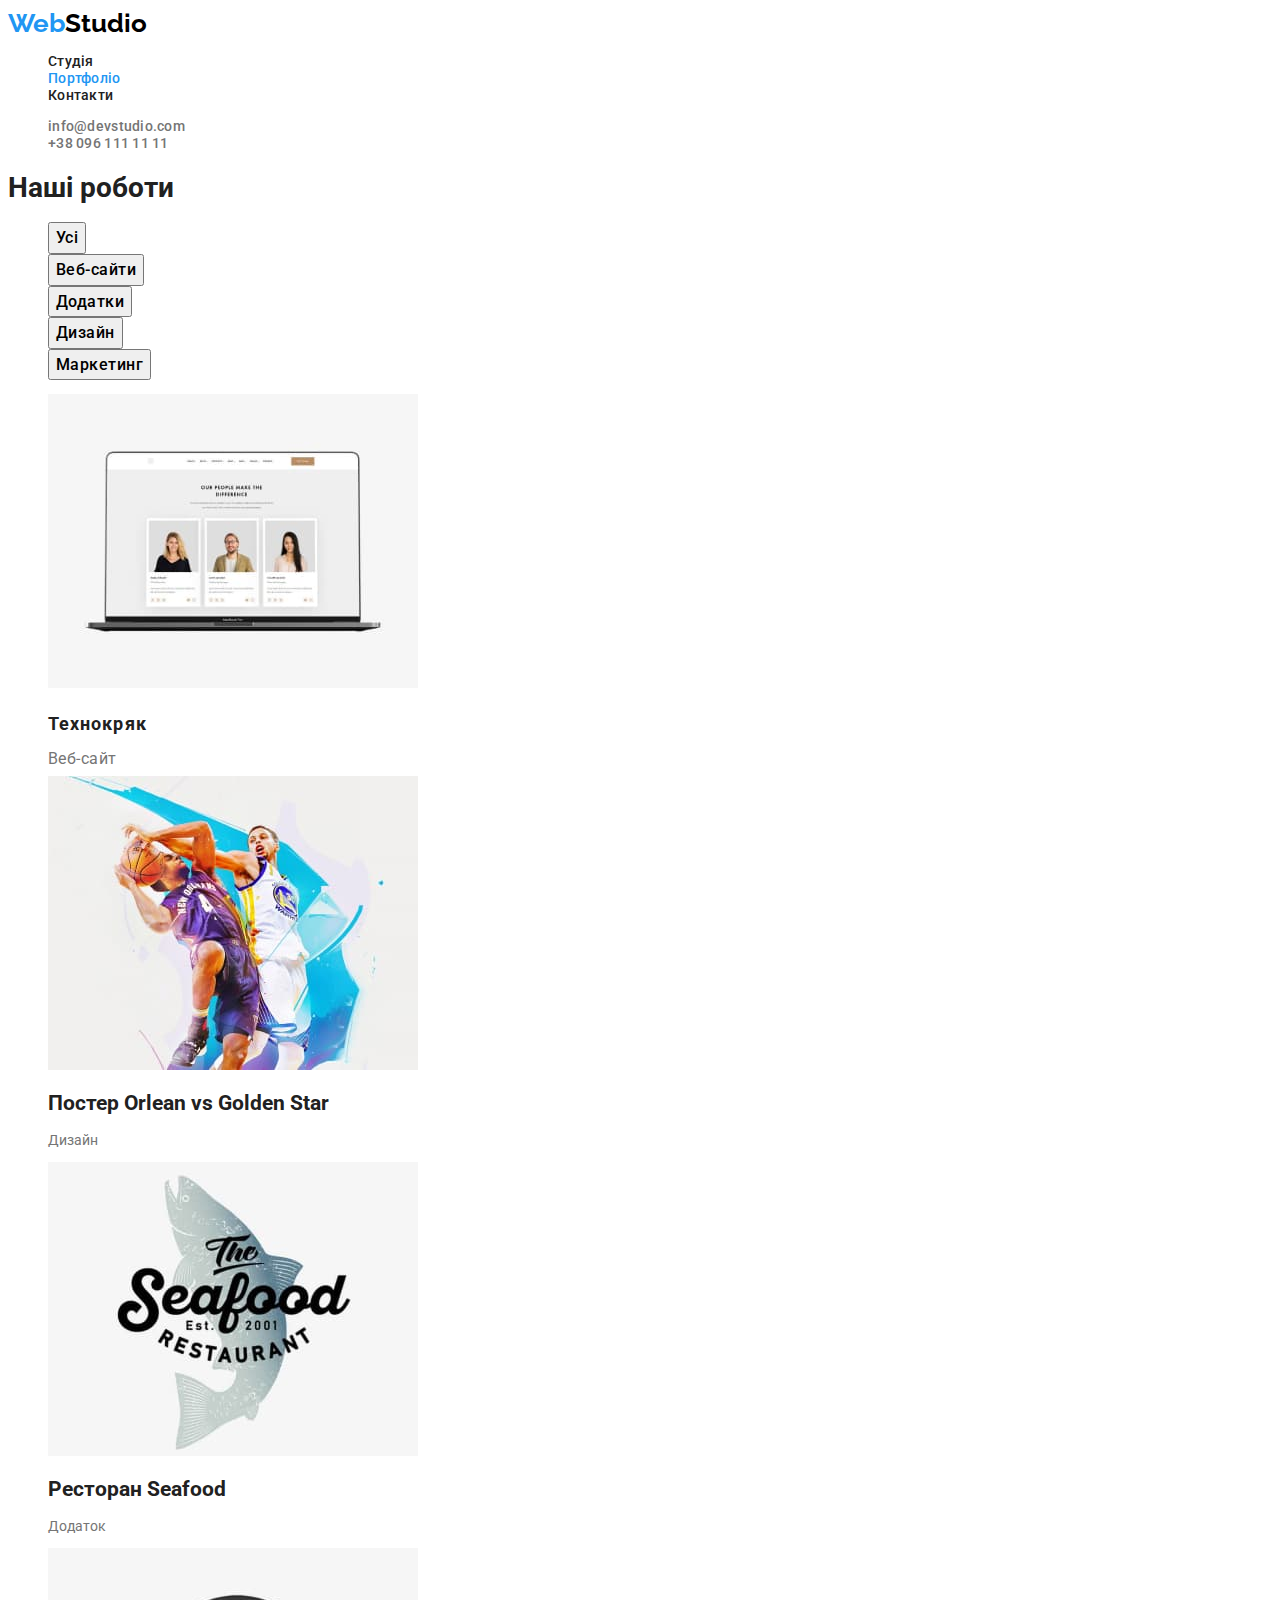
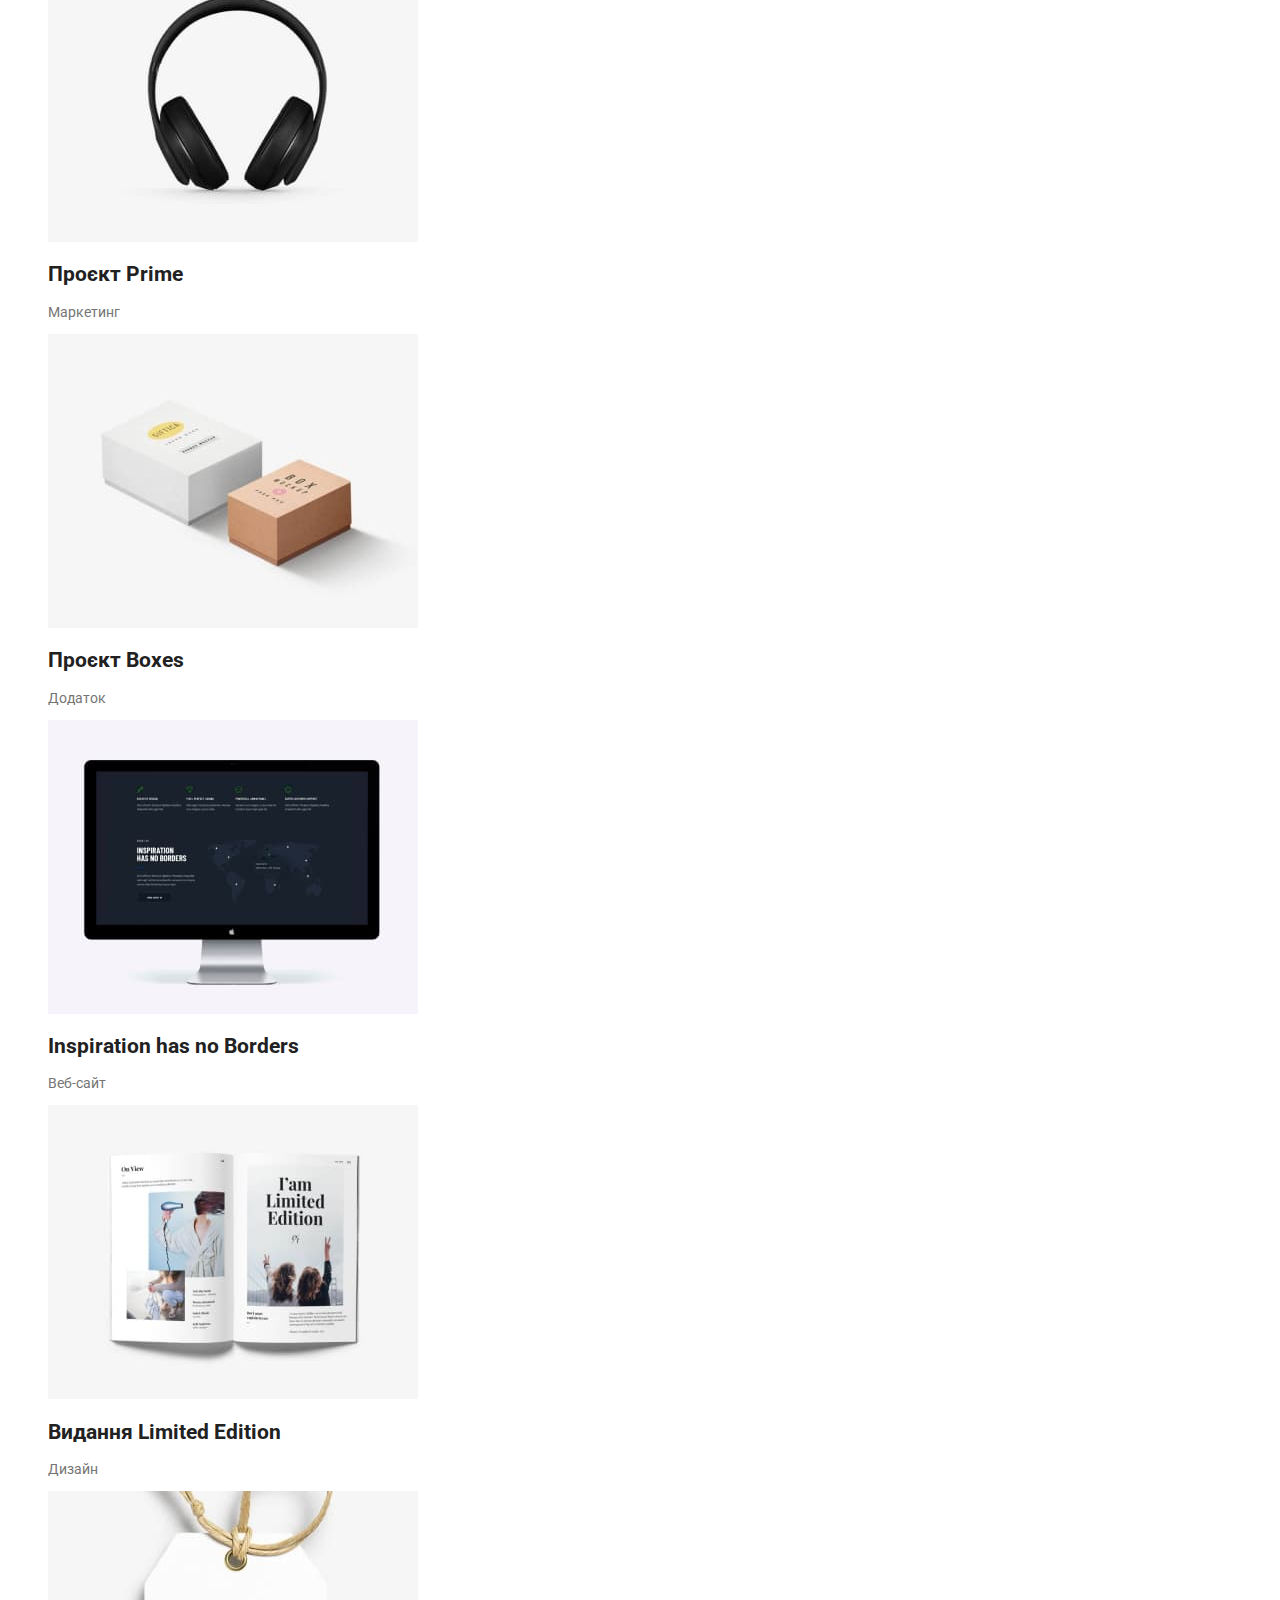
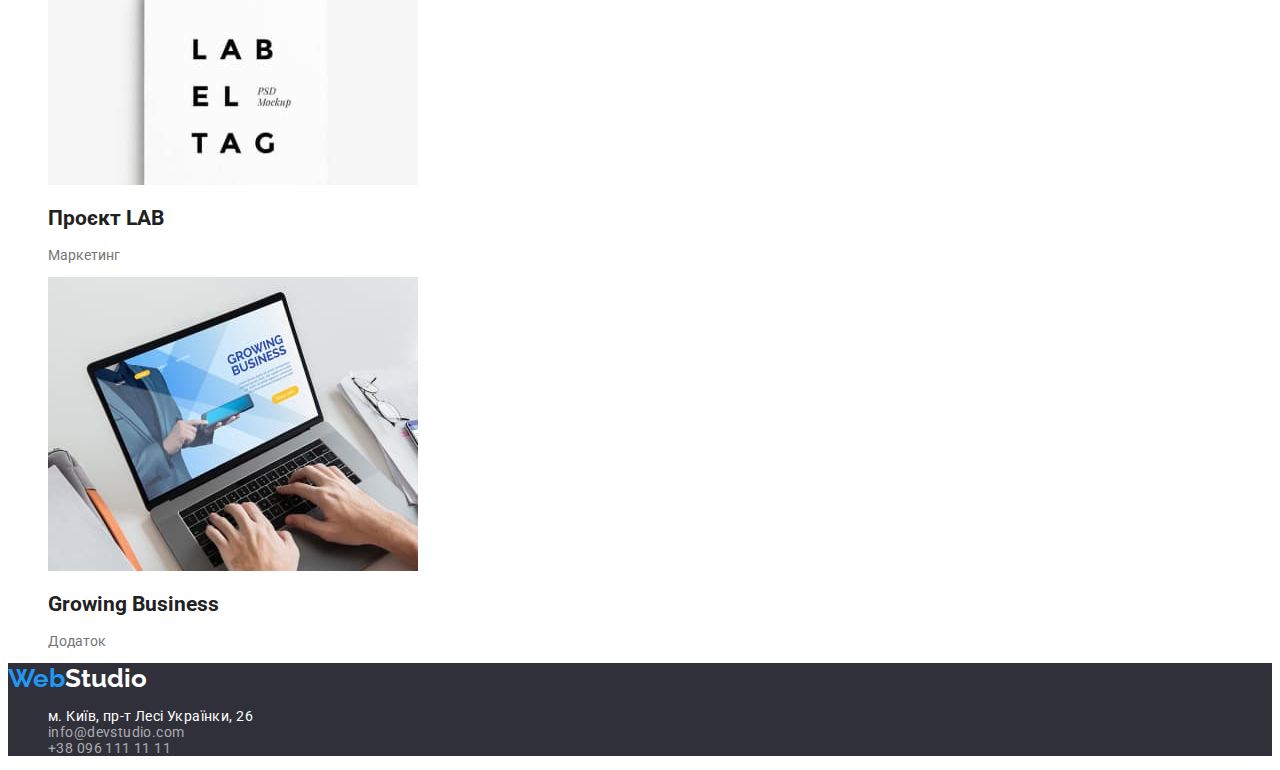
==== portfolio.html @ c575d185 "Initial commit" ====
<!DOCTYPE html>
<html lang="uk">
  <head>
    <meta charset="UTF-8" />
    <meta http-equiv="X-UA-Compatible" content="IE=edge" />
    <meta name="viewport" content="width=device-width, initial-scale=1.0" />
    <title>WebStudio</title>
    <link
      href="https://fonts.googleapis.com/css2?family=Raleway:wght@700&family=Roboto:wght@400;500;700;900&display=swap"
      rel="stylesheet"
    />
    <link rel="stylesheet" href="./css/styles.css" />
  </head>
  <body>
    <!--heder-->
    <header>
      <nav>
        <a href="./index.html" class="logo" lang="en"> <span class="accent">Web</span>Studio</a>

        <ul class="site-nav">
          <li><a href="./index.html" class="link">Студія</a></li>
          <li><a href="./portfolio.html" class="link current">Портфоліо</a></li>
          <li><a href="./" class="link">Контакти</a></li>
        </ul>
      </nav>

      <ul class="contact-heder">
        <li><a href="mailto:info@devstudio.com" class="link">info@devstudio.com</a></li>
        <li><a href="tel:+380961111111" class="link">+38 096 111 11 11</a></li>
      </ul>
    </header>

    <main>
      <!--section Наші роботи, сховати-->
      <section>
        <h1>Наші роботи</h1>

        <ul>
          <li><button type="button" class="portfolio-button">Усі</button></li>
          <li><button type="button" class="portfolio-button">Веб-сайти</button></li>
          <li><button type="button" class="portfolio-button">Додатки</button></li>
          <li><button type="button" class="portfolio-button">Дизайн</button></li>
          <li><button type="button" class="portfolio-button">Маркетинг</button></li>
        </ul>

        <ul class="project">
          <li>
            <img src="./images/portfolio/img1.jpg" alt="Технохряк" width="370" height="294" />
            <h2 class="name">Технокряк</h2>
            <p class="type">Веб-сайт</p>
          </li>

          <li>
            <img src="./images/portfolio/img2.jpg" alt="Постер" width="370" height="294" />
            <h2>Постер <span lang="en">Orlean vs Golden Star</span></h2>
            <p>Дизайн</p>
          </li>

          <li>
            <img src="./images/portfolio/img3.jpg" alt="ІРесторан" width="370" height="294" />
            <h2>Ресторан<span lang="en"> Seafood</span></h2>
            <p>Додаток</p>
          </li>

          <li>
            <img src="./images/portfolio/img4.jpg" alt="Проєкт Прайм" width="370" height="294" />
            <h2>Проєкт<span lang="en"> Prime</span></h2>
            <p>Маркетинг</p>
          </li>

          <li>
            <img src="./images/portfolio/img5.jpg" alt="Проєкт Боксес" width="370" height="294" />
            <h2>Проєкт<span lang="en"> Boxes</span></h2>
            <p>Додаток</p>
          </li>

          <li>
            <img
              src="./images/portfolio/img6.jpg"
              alt="Натхнення без кордонів"
              width="370"
              height="294"
            />
            <h2 lang="en">Inspiration has no Borders</h2>
            <p>Веб-сайт</p>
          </li>

          <li>
            <img src="./images/portfolio/img7.jpg" alt="Видання" width="370" height="294" />
            <h2>Видання <span lang="en">Limited Edition</span></h2>
            <p>Дизайн</p>
          </li>

          <li>
            <img src="./images/portfolio/img8.jpg" alt="Проєкт ЛАБ" width="370" height="294" />
            <h2>Проєкт <span lang="en">LAB</span></h2>
            <p>Маркетинг</p>
          </li>

          <li>
            <img
              src="./images/portfolio/img9.jpg"
              alt="Зростаючий бізнес"
              width="370"
              height="294"
            />
            <h2 lang="en">Growing Business</h2>
            <p>Додаток</p>
          </li>
        </ul>
      </section>
    </main>

    <!--footer-->
    <footer class="style">
      <a href="./index.html" class="logo" lang="en"> <span class="accent">Web</span>Studio</a>
      <address>
        <ul>
          <li><a href="" class="sity">м. Київ, пр-т Лесі Українки, 26</a></li>
          <li>
            <a href="mailto:info@devstudio.com" class="mail-tel">info@devstudio.com</a>
          </li>
          <li><a href="tel:+380961111111" class="mail-tel">+38 096 111 11 11</a></li>
        </ul>
      </address>
    </footer>
  </body>
</html>
---- css/styles.css ----
:root {
  --primary-text-color: #212121;
  --paragraf-text-color: #757575;
  --accent-color: #2196f3;
  --contrast-color: #ffffff;
  --logo-color-header: #000000;
  --background-color-black: #2f303a;
}

/* ЗАГАЛЬНІ */

body {
  background-color: var(--contrast-color);
  color: var(--primary-text-color);
  font-family: 'Roboto', sans-serif;
  font-size: 14px;
}

/* усі списки */
ul {
  list-style: none;
}

/* усі посилання */
a {
  color: currentColor;
  text-decoration: none;
}

/* усі абзаци */
p {
  color: var(--paragraf-text-color);
}

/* активна сторінка */
.current {
  color: var(--accent-color);
}

/* фон сторінки */
.style {
  background-color: var(--background-color-black);
}

/* заголовки секцій */
.section-title {
  font-size: 36px;
  line-height: 1.17;
  text-align: center;
  letter-spacing: 0.03em;
}

/* ОКРЕМІ */

/* лого */
.logo {
  color: var(--logo-color-header);
  font-family: 'Raleway', sans-serif;
  font-weight: 700;
  font-size: 26px;
  line-height: 1.2;
  text-decoration: none;
}

.accent {
  color: var(--accent-color);
}

.logo:hover,
.logo:focus {
  color: var(--accent-color);
}

/* навігація хедер*/
.site-nav .link:hover,
.site-nav .link:focus,
.contact-heder .link:hover,
.contact-heder .link:focus {
  color: var(--accent-color);
}

.site-nav .link {
  font-weight: 500;
  line-height: 1.14;
  letter-spacing: 0.02em;
}

/* контакти хедер */
.contact-heder {
  color: var(--paragraf-text-color);
}
.contact-heder .link {
  font-weight: 500;
  line-height: 1.14;
  letter-spacing: 0.02em;
}

/* герой */
.hero .hero-title {
  color: var(--contrast-color);
  font-weight: 900;
  font-size: 44px;
  line-height: 1.36;
  text-align: center;
  letter-spacing: 0.06em;
  text-transform: uppercase;
}

.hero .hero-button {
  color: var(--contrast-color);
  background-color: var(--accent-color);
  font-family: inherit;
  font-weight: 700;
  font-size: 16px;
  line-height: 1.9;
  display: flex;
  align-items: center;
  text-align: center;
  letter-spacing: 0.06em;

  cursor: pointer;
}

.hero .hero-button:hover,
.hero .hero-button:focus {
  color: var(--accent-color);
  background-color: var(--contrast-color);
}

/* особливості */
.specifik-title {
  font-size: 14px;
  line-height: 1.14;
  letter-spacing: 0.03em;
  text-transform: uppercase;
}
.specifik-text {
  line-height: 1.7;
  letter-spacing: 0.03em;
}

/* наша команда */
.team-name {
  font-weight: 500;
  font-size: 16px;
  line-height: 1.2;
  text-align: center;
  letter-spacing: 0.03em;
}
.team-job {
  font-size: 16px;
  line-height: 1.2;
  text-align: center;
  letter-spacing: 0.03em;
}

/* лого футер */

footer > .logo {
  color: var(--contrast-color);
}

/* контакти футер */
.sity {
  color: var(--contrast-color);
  font-style: normal;
  line-height: 1.7px;
  letter-spacing: 0.03em;
}

.mail-tel {
  color: rgba(255, 255, 255, 0.6);
  font-style: normal;
  line-height: 1.7px;
  letter-spacing: 0.03em;
}

.mail-tel:hover,
.mail-tel:focus {
  color: var(--accent-color);
  background-color: inherit;
}

/* ПОРТФОЛІО */

/* портфоліо кнопки */
.portfolio-button {
  font-family: inherit;
  font-weight: 500;
  font-size: 16px;
  line-height: 1.6;
  letter-spacing: 0.03em;

  cursor: pointer;
}

.portfolio-button:hover,
.portfolio-button:focus {
  color: var(--contrast-color);
  background-color: var(--accent-color);
}

/* портфоліо зразки */
.project .name {
  font-size: 18px;
  line-height: 2;
  letter-spacing: 0.06em;
}
.project .type {
  font-size: 16px;
  line-height: 1.9px;
  letter-spacing: 0.03em;
}
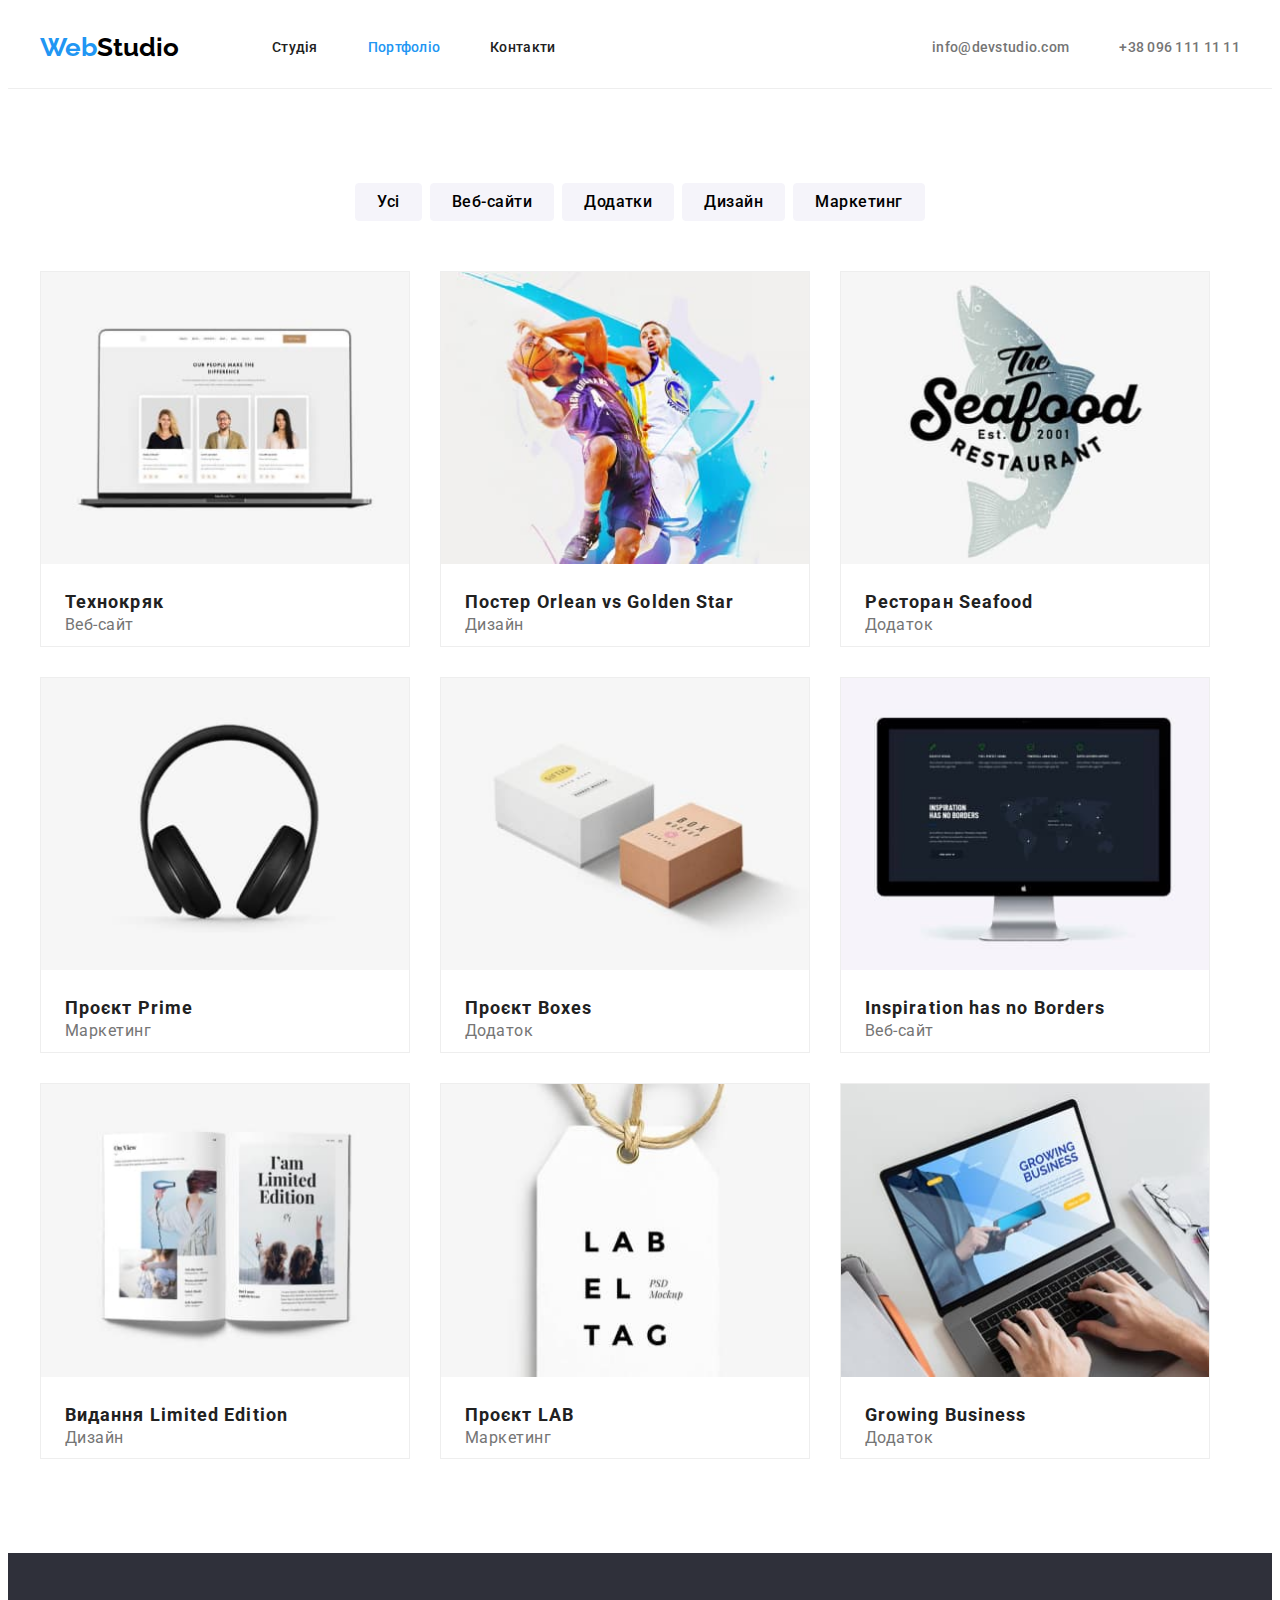
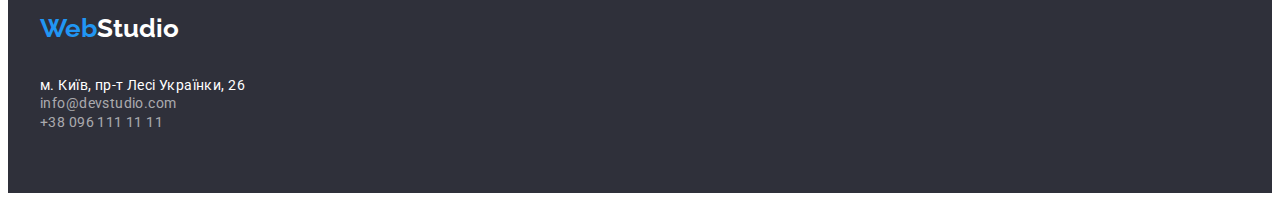
==== commit 3bd3682b: "ДЗ к сдаче" ====
--- a/portfolio.html
+++ b/portfolio.html
@@ -5,124 +5,145 @@
     <meta http-equiv="X-UA-Compatible" content="IE=edge" />
     <meta name="viewport" content="width=device-width, initial-scale=1.0" />
     <title>WebStudio</title>
+
+    <!-- fonts -->
+    <link rel="preconnect" href="https://fonts.googleapis.com" />
+    <link rel="preconnect" href="https://fonts.gstatic.com" crossorigin />
     <link
       href="https://fonts.googleapis.com/css2?family=Raleway:wght@700&family=Roboto:wght@400;500;700;900&display=swap"
       rel="stylesheet"
     />
+
+    <!-- normolize -->
+    <link
+      rel="stylesheet"
+      href="https://cdnjs.cloudflare.com/ajax/libs/modern-normalize/1.1.0/modern-normalize.min.css"
+      integrity="sha512-wpPYUAdjBVSE4KJnH1VR1HeZfpl1ub8YT/NKx4PuQ5NmX2tKuGu6U/JRp5y+Y8XG2tV+wKQpNHVUX03MfMFn9Q=="
+      crossorigin="anonymous"
+      referrerpolicy="no-referrer"
+    />
+
+    <!-- base styles -->
     <link rel="stylesheet" href="./css/styles.css" />
   </head>
+
   <body>
     <!--heder-->
-    <header>
-      <nav>
+    <header class="header">
+      <div class="container container-header">
         <a href="./index.html" class="logo" lang="en"> <span class="accent">Web</span>Studio</a>
+        <nav>
+          <ul class="site-nav">
+            <li class="item"><a href="./index.html" class="link">Студія</a></li>
+            <li class="item"><a href="./portfolio.html" class="link current">Портфоліо</a></li>
+            <li class="item"><a href="./" class="link">Контакти</a></li>
+          </ul>
+        </nav>
 
-        <ul class="site-nav">
-          <li><a href="./index.html" class="link">Студія</a></li>
-          <li><a href="./portfolio.html" class="link current">Портфоліо</a></li>
-          <li><a href="./" class="link">Контакти</a></li>
+        <ul class="contact-heder">
+          <li class="item">
+            <a href="mailto:info@devstudio.com" class="link">info@devstudio.com</a>
+          </li>
+          <li class="item"><a href="tel:+380961111111" class="link">+38 096 111 11 11</a></li>
         </ul>
-      </nav>
-
-      <ul class="contact-heder">
-        <li><a href="mailto:info@devstudio.com" class="link">info@devstudio.com</a></li>
-        <li><a href="tel:+380961111111" class="link">+38 096 111 11 11</a></li>
-      </ul>
+      </div>
     </header>
 
     <main>
       <!--section Наші роботи, сховати-->
-      <section>
-        <h1>Наші роботи</h1>
+      <section class="section container">
+        <h1 class="visually-hidden">Наші роботи</h1>
 
-        <ul>
-          <li><button type="button" class="portfolio-button">Усі</button></li>
-          <li><button type="button" class="portfolio-button">Веб-сайти</button></li>
-          <li><button type="button" class="portfolio-button">Додатки</button></li>
-          <li><button type="button" class="portfolio-button">Дизайн</button></li>
-          <li><button type="button" class="portfolio-button">Маркетинг</button></li>
+        <ul class="portfolio">
+          <li class="item"><button type="button" class="portfolio-button">Усі</button></li>
+          <li class="item"><button type="button" class="portfolio-button">Веб-сайти</button></li>
+          <li class="item"><button type="button" class="portfolio-button">Додатки</button></li>
+          <li class="item"><button type="button" class="portfolio-button">Дизайн</button></li>
+          <li class="item"><button type="button" class="portfolio-button">Маркетинг</button></li>
         </ul>
 
         <ul class="project">
-          <li>
-            <img src="./images/portfolio/img1.jpg" alt="Технохряк" width="370" height="294" />
+          <li class="item">
+            <img src="./images/portfolio/img1.jpg" alt="Технохряк" width="368" height="294" />
             <h2 class="name">Технокряк</h2>
             <p class="type">Веб-сайт</p>
           </li>
 
-          <li>
-            <img src="./images/portfolio/img2.jpg" alt="Постер" width="370" height="294" />
-            <h2>Постер <span lang="en">Orlean vs Golden Star</span></h2>
-            <p>Дизайн</p>
+          <li class="item">
+            <img src="./images/portfolio/img2.jpg" alt="Постер" width="368" height="294" />
+            <h2 class="name">Постер <span lang="en">Orlean vs Golden Star</span></h2>
+            <p class="type">Дизайн</p>
           </li>
 
-          <li>
-            <img src="./images/portfolio/img3.jpg" alt="ІРесторан" width="370" height="294" />
-            <h2>Ресторан<span lang="en"> Seafood</span></h2>
-            <p>Додаток</p>
+          <li class="item">
+            <img src="./images/portfolio/img3.jpg" alt="ІРесторан" width="368" height="294" />
+            <h2 class="name">Ресторан<span lang="en"> Seafood</span></h2>
+            <p class="type">Додаток</p>
           </li>
 
-          <li>
-            <img src="./images/portfolio/img4.jpg" alt="Проєкт Прайм" width="370" height="294" />
-            <h2>Проєкт<span lang="en"> Prime</span></h2>
-            <p>Маркетинг</p>
+          <li class="item">
+            <img src="./images/portfolio/img4.jpg" alt="Проєкт Прайм" width="368" height="294" />
+            <h2 class="name">Проєкт<span lang="en"> Prime</span></h2>
+            <p class="type">Маркетинг</p>
           </li>
 
-          <li>
-            <img src="./images/portfolio/img5.jpg" alt="Проєкт Боксес" width="370" height="294" />
-            <h2>Проєкт<span lang="en"> Boxes</span></h2>
-            <p>Додаток</p>
+          <li class="item">
+            <img src="./images/portfolio/img5.jpg" alt="Проєкт Боксес" width="368" height="294" />
+            <h2 class="name">Проєкт<span lang="en"> Boxes</span></h2>
+            <p class="type">Додаток</p>
           </li>
 
-          <li>
+          <li class="item">
             <img
               src="./images/portfolio/img6.jpg"
               alt="Натхнення без кордонів"
-              width="370"
+              width="368"
               height="294"
             />
-            <h2 lang="en">Inspiration has no Borders</h2>
-            <p>Веб-сайт</p>
+            <h2 class="name" lang="en">Inspiration has no Borders</h2>
+            <p class="type">Веб-сайт</p>
           </li>
 
-          <li>
-            <img src="./images/portfolio/img7.jpg" alt="Видання" width="370" height="294" />
-            <h2>Видання <span lang="en">Limited Edition</span></h2>
-            <p>Дизайн</p>
+          <li class="item">
+            <img src="./images/portfolio/img7.jpg" alt="Видання" width="368" height="294" />
+            <h2 class="name">Видання <span lang="en">Limited Edition</span></h2>
+            <p class="type">Дизайн</p>
           </li>
 
-          <li>
-            <img src="./images/portfolio/img8.jpg" alt="Проєкт ЛАБ" width="370" height="294" />
-            <h2>Проєкт <span lang="en">LAB</span></h2>
-            <p>Маркетинг</p>
+          <li class="item">
+            <img src="./images/portfolio/img8.jpg" alt="Проєкт ЛАБ" width="368" height="294" />
+            <h2 class="name">Проєкт <span lang="en">LAB</span></h2>
+            <p class="type">Маркетинг</p>
           </li>
 
-          <li>
+          <li class="item">
             <img
               src="./images/portfolio/img9.jpg"
               alt="Зростаючий бізнес"
-              width="370"
+              width="368"
               height="294"
             />
-            <h2 lang="en">Growing Business</h2>
-            <p>Додаток</p>
+            <h2 class="name" lang="en">Growing Business</h2>
+            <p class="type">Додаток</p>
           </li>
         </ul>
       </section>
     </main>
 
     <!--footer-->
-    <footer class="style">
-      <a href="./index.html" class="logo" lang="en"> <span class="accent">Web</span>Studio</a>
-      <address>
-        <ul>
-          <li><a href="" class="sity">м. Київ, пр-т Лесі Українки, 26</a></li>
-          <li>
-            <a href="mailto:info@devstudio.com" class="mail-tel">info@devstudio.com</a>
-          </li>
-          <li><a href="tel:+380961111111" class="mail-tel">+38 096 111 11 11</a></li>
-        </ul>
-      </address>
+    <footer class="style footer">
+      <div class="container">
+        <a href="./index.html" class="logo" lang="en"> <span class="accent">Web</span>Studio</a>
+        <address>
+          <ul>
+            <li><a href="" class="sity">м. Київ, пр-т Лесі Українки, 26</a></li>
+            <li>
+              <a href="mailto:info@devstudio.com" class="mail-tel">info@devstudio.com</a>
+            </li>
+            <li><a href="tel:+380961111111" class="mail-tel">+38 096 111 11 11</a></li>
+          </ul>
+        </address>
+      </div>
     </footer>
   </body>
 </html>
--- a/css/styles.css
+++ b/css/styles.css
@@ -5,6 +5,8 @@
   --contrast-color: #ffffff;
   --logo-color-header: #000000;
   --background-color-black: #2f303a;
+  --background-color-gray: #f5f4fa;
+  --border-card-project: 1px solid #eeeeee;
 }
 
 /* ЗАГАЛЬНІ */
@@ -16,9 +18,23 @@
   font-size: 14px;
 }
 
+/* РЕСЕТИ */
+/* скидання стилів */
+h1,
+h2,
+h3,
+h4,
+h5,
+h6,
+p {
+  margin: 0;
+}
+
 /* усі списки */
 ul {
   list-style: none;
+  margin: 0;
+  padding: 0;
 }
 
 /* усі посилання */
@@ -32,14 +48,33 @@
   color: var(--paragraf-text-color);
 }
 
-/* активна сторінка */
-.current {
-  color: var(--accent-color);
-}
-
-/* фон сторінки */
-.style {
-  background-color: var(--background-color-black);
+/* усі картинки */
+img {
+  display: block;
+  max-width: 100%;
+  height: auto;
+}
+
+/* адреса */
+address {
+  font-style: normal;
+}
+
+/* КОМПОНЕНТИ */
+
+/* контейнер */
+.container {
+  width: 1200px;
+  padding-left: 15px;
+  padding-right: 15px;
+  margin-left: auto;
+  margin-right: auto;
+}
+
+/* усі секції */
+.section {
+  padding-top: 94px;
+  padding-bottom: 94px;
 }
 
 /* заголовки секцій */
@@ -48,12 +83,48 @@
   line-height: 1.17;
   text-align: center;
   letter-spacing: 0.03em;
+
+  margin-bottom: 50px;
+}
+
+/* прихований контент */
+.visually-hidden {
+  position: absolute;
+  width: 1px;
+  height: 1px;
+  margin: -1px;
+  border: 0;
+  padding: 0;
+
+  white-space: nowrap;
+  clip-path: inset(100%);
+  clip: rect(0 0 0 0);
+  overflow: hidden;
+}
+
+/* фон герой і футер */
+.style {
+  background-color: var(--background-color-black);
 }
 
 /* ОКРЕМІ */
+
+/* ХЕДЕР */
+
+.header {
+  border-bottom: var(--border-card-project);
+}
+.container-header {
+  display: flex;
+
+  align-items: center;
+}
 
 /* лого */
 .logo {
+  display: block;
+  margin-right: 93px;
+
   color: var(--logo-color-header);
   font-family: 'Raleway', sans-serif;
   font-weight: 700;
@@ -80,22 +151,53 @@
 }
 
 .site-nav .link {
+  display: block;
+  padding-top: 32px;
+  padding-bottom: 32px;
+
   font-weight: 500;
   line-height: 1.14;
   letter-spacing: 0.02em;
 }
 
+.site-nav {
+  display: flex;
+  gap: 50px;
+}
+
+/* активна сторінка */
+.current {
+  color: var(--accent-color);
+}
+
 /* контакти хедер */
 .contact-heder {
+  display: flex;
+  margin-left: auto;
+
   color: var(--paragraf-text-color);
 }
 .contact-heder .link {
+  display: flex;
+  padding-top: 32px;
+  padding-bottom: 32px;
+
   font-weight: 500;
   line-height: 1.14;
   letter-spacing: 0.02em;
 }
 
+.contact-heder .item + .item {
+  margin-left: 50px;
+}
+
 /* герой */
+
+.hero .container {
+  text-align: center;
+  padding-top: 195px;
+  padding-bottom: 205px;
+}
 .hero .hero-title {
   color: var(--contrast-color);
   font-weight: 900;
@@ -104,18 +206,21 @@
   text-align: center;
   letter-spacing: 0.06em;
   text-transform: uppercase;
+
+  margin-bottom: 30px;
 }
 
 .hero .hero-button {
+  padding: 9px 31px;
+  border-radius: 4px;
+  border: 1px solid var(--accent-color);
+
   color: var(--contrast-color);
   background-color: var(--accent-color);
   font-family: inherit;
   font-weight: 700;
   font-size: 16px;
   line-height: 1.9;
-  display: flex;
-  align-items: center;
-  text-align: center;
   letter-spacing: 0.06em;
 
   cursor: pointer;
@@ -125,52 +230,115 @@
 .hero .hero-button:focus {
   color: var(--accent-color);
   background-color: var(--contrast-color);
-}
+  border: 1px solid var(--contrast-color);
+}
+
+/* СЕКЦІЇ */
 
 /* особливості */
+.specifik {
+  padding-top: 89px;
+  padding-bottom: 0;
+}
+
+.specifik-list {
+  display: flex;
+  justify-content: space-between;
+}
+
 .specifik-title {
   font-size: 14px;
   line-height: 1.14;
   letter-spacing: 0.03em;
   text-transform: uppercase;
+
+  margin-bottom: 10px;
 }
 .specifik-text {
   line-height: 1.7;
   letter-spacing: 0.03em;
 }
 
+/* про нас */
+.about {
+  display: flex;
+  justify-content: space-between;
+}
+
+.section-title > .item {
+  gap: 30px;
+}
+
 /* наша команда */
+.team-style {
+  background-color: var(--background-color-gray);
+  padding-top: 94px;
+  padding-bottom: 94px;
+}
 .team-name {
   font-weight: 500;
   font-size: 16px;
   line-height: 1.2;
   text-align: center;
   letter-spacing: 0.03em;
+
+  margin-top: 30px;
+  margin-bottom: 10px;
 }
 .team-job {
   font-size: 16px;
   line-height: 1.2;
   text-align: center;
   letter-spacing: 0.03em;
+
+  margin-bottom: 30px;
+}
+
+.team {
+  display: flex;
+  padding-top: 30px;
+  padding-bottom: 30px;
+  gap: 30px;
+}
+
+.team > .item {
+  box-shadow: 0px 1px 3px rgba(0, 0, 0, 0.12), 0px 1px 1px rgba(0, 0, 0, 0.14),
+    0px 2px 1px rgba(0, 0, 0, 0.2);
+  border-radius: 0px 0px 4px 4px;
+}
+
+/* ФУТЕР */
+
+.footer {
+  padding-top: 60px;
+  padding-bottom: 60px;
 }
 
 /* лого футер */
-
-footer > .logo {
+footer .logo {
+  display: inline-block;
+  margin-bottom: 20px;
+  margin-right: 0;
+
   color: var(--contrast-color);
 }
 
 /* контакти футер */
 .sity {
+  display: inline-block;
+  margin-top: 20px;
+  margin-bottom: 9px;
+
   color: var(--contrast-color);
-  font-style: normal;
   line-height: 1.7px;
   letter-spacing: 0.03em;
 }
 
 .mail-tel {
+  display: inline-block;
+  margin-bottom: 9px;
+
   color: rgba(255, 255, 255, 0.6);
-  font-style: normal;
   line-height: 1.7px;
   letter-spacing: 0.03em;
 }
@@ -184,12 +352,24 @@
 /* ПОРТФОЛІО */
 
 /* портфоліо кнопки */
+.portfolio {
+  display: flex;
+  justify-content: center;
+  margin-bottom: 50px;
+  gap: 8px;
+}
+
 .portfolio-button {
+  padding: 5px 21px;
+  border-radius: 4px;
+  border: 1px solid var(--background-color-gray);
+
   font-family: inherit;
   font-weight: 500;
   font-size: 16px;
   line-height: 1.6;
   letter-spacing: 0.03em;
+  background-color: var(--background-color-gray);
 
   cursor: pointer;
 }
@@ -198,15 +378,35 @@
 .portfolio-button:focus {
   color: var(--contrast-color);
   background-color: var(--accent-color);
+  border: 1px solid var(--accent-color);
 }
 
 /* портфоліо зразки */
+.project {
+  display: flex;
+  flex-wrap: wrap;
+  gap: 30px;
+  flex-basis: calc(100% - 60px / 3);
+}
+
+.project > .item {
+  border: var(--border-card-project);
+}
+
 .project .name {
+  margin-top: 20px;
+  margin-bottom: 4px;
+  margin-left: 24px;
+
   font-size: 18px;
   line-height: 2;
   letter-spacing: 0.06em;
 }
+
 .project .type {
+  margin-bottom: 20px;
+  margin-left: 24px;
+
   font-size: 16px;
   line-height: 1.9px;
   letter-spacing: 0.03em;
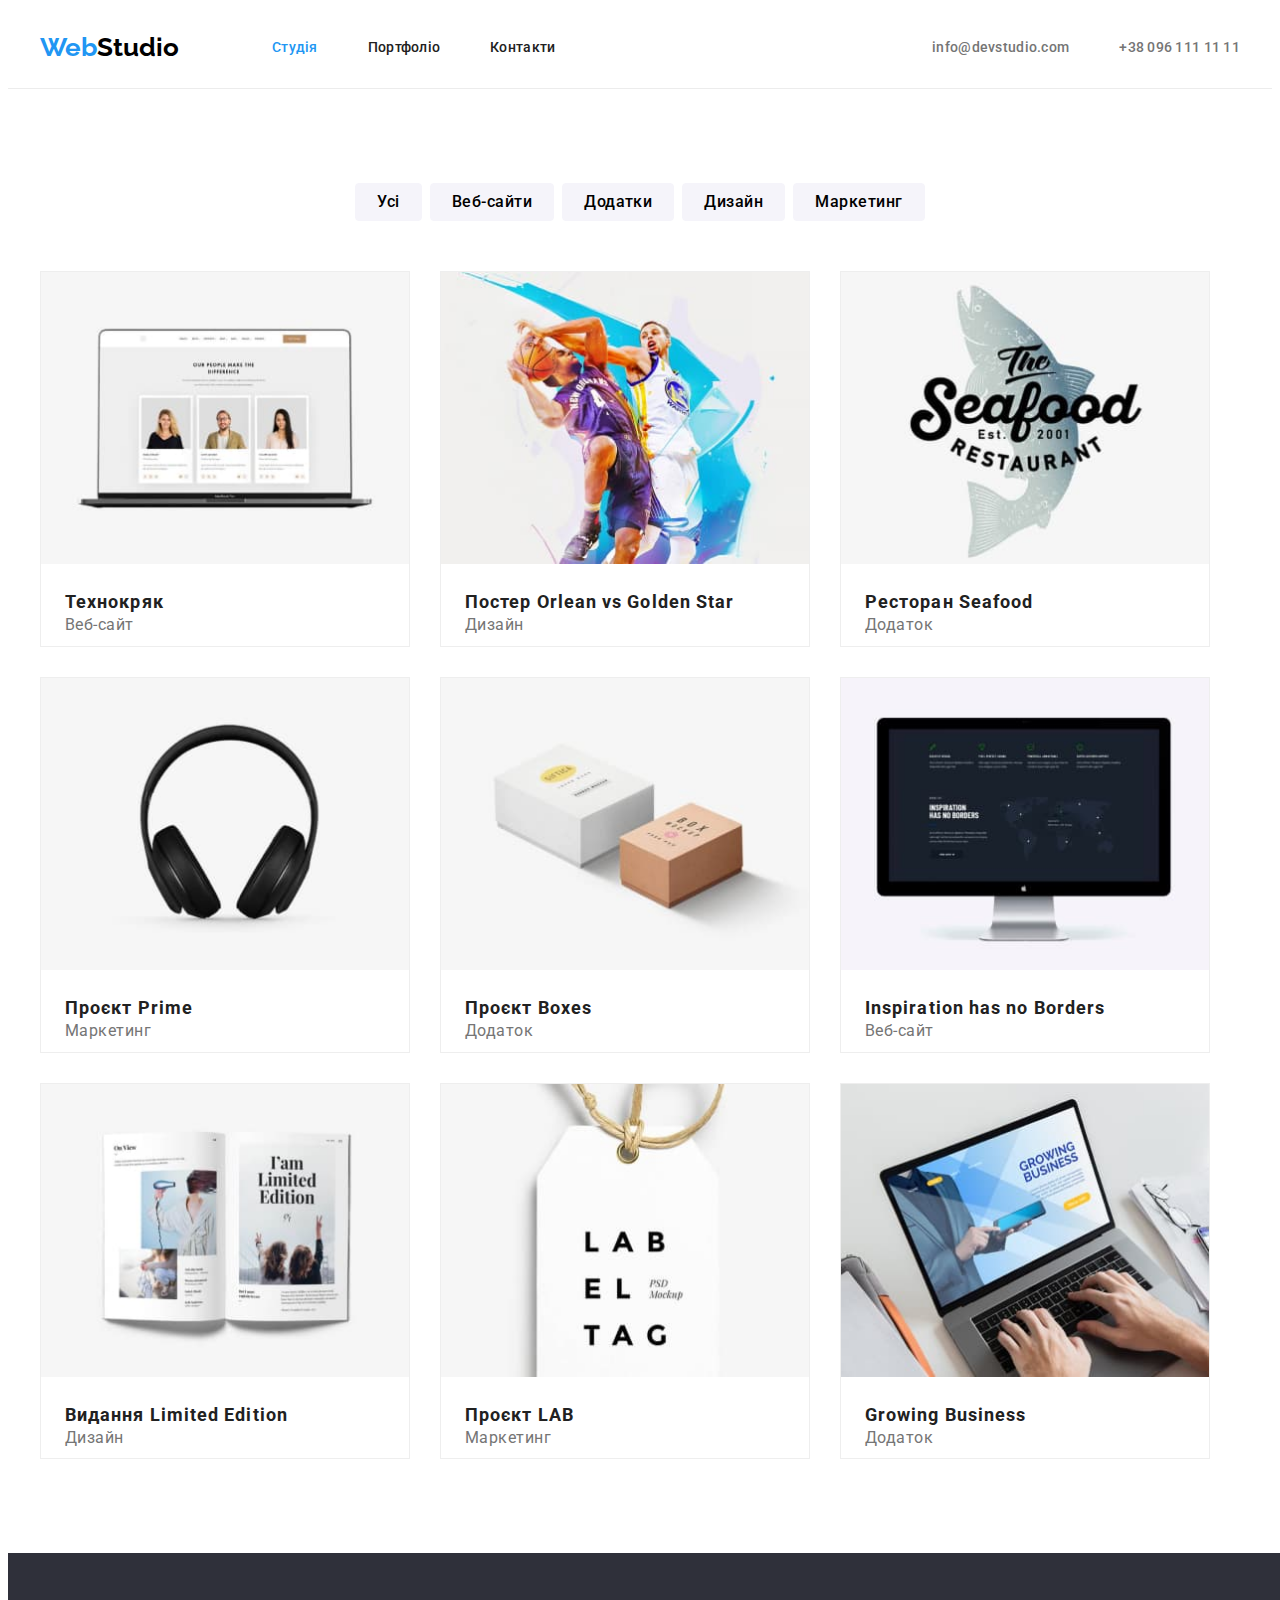
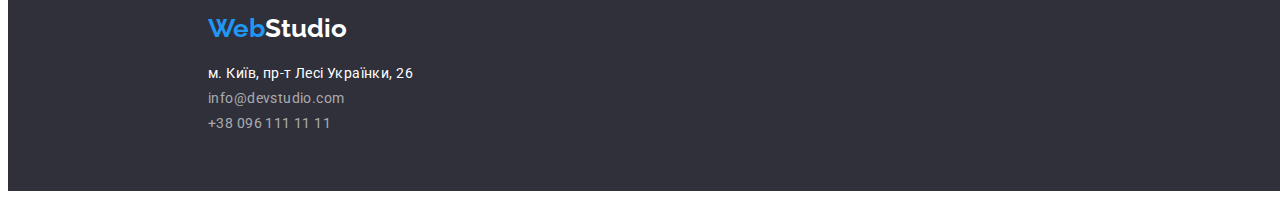
==== commit 2eff12bf: "ДЗ поправлено" ====
--- a/portfolio.html
+++ b/portfolio.html
@@ -30,12 +30,12 @@
   <body>
     <!--heder-->
     <header class="header">
-      <div class="container container-header">
-        <a href="./index.html" class="logo" lang="en"> <span class="accent">Web</span>Studio</a>
-        <nav>
+      <div class="container">
+        <nav class="header-nav">
+          <a href="./index.html" class="logo" lang="en"> <span class="accent">Web</span>Studio</a>
           <ul class="site-nav">
-            <li class="item"><a href="./index.html" class="link">Студія</a></li>
-            <li class="item"><a href="./portfolio.html" class="link current">Портфоліо</a></li>
+            <li class="item"><a href="./index.html" class="link current">Студія</a></li>
+            <li class="item"><a href="./portfolio.html" class="link">Портфоліо</a></li>
             <li class="item"><a href="./" class="link">Контакти</a></li>
           </ul>
         </nav>
@@ -51,91 +51,93 @@
 
     <main>
       <!--section Наші роботи, сховати-->
-      <section class="section container">
-        <h1 class="visually-hidden">Наші роботи</h1>
+      <section class="section">
+        <div class="container">
+          <h1 class="visually-hidden">Наші роботи</h1>
 
-        <ul class="portfolio">
-          <li class="item"><button type="button" class="portfolio-button">Усі</button></li>
-          <li class="item"><button type="button" class="portfolio-button">Веб-сайти</button></li>
-          <li class="item"><button type="button" class="portfolio-button">Додатки</button></li>
-          <li class="item"><button type="button" class="portfolio-button">Дизайн</button></li>
-          <li class="item"><button type="button" class="portfolio-button">Маркетинг</button></li>
-        </ul>
+          <ul class="portfolio">
+            <li class="item"><button type="button" class="portfolio-button">Усі</button></li>
+            <li class="item"><button type="button" class="portfolio-button">Веб-сайти</button></li>
+            <li class="item"><button type="button" class="portfolio-button">Додатки</button></li>
+            <li class="item"><button type="button" class="portfolio-button">Дизайн</button></li>
+            <li class="item"><button type="button" class="portfolio-button">Маркетинг</button></li>
+          </ul>
 
-        <ul class="project">
-          <li class="item">
-            <img src="./images/portfolio/img1.jpg" alt="Технохряк" width="368" height="294" />
-            <h2 class="name">Технокряк</h2>
-            <p class="type">Веб-сайт</p>
-          </li>
+          <ul class="project">
+            <li class="item">
+              <img src="./images/portfolio/img1.jpg" alt="Технохряк" width="368" height="294" />
+              <h2 class="name">Технокряк</h2>
+              <p class="type">Веб-сайт</p>
+            </li>
 
-          <li class="item">
-            <img src="./images/portfolio/img2.jpg" alt="Постер" width="368" height="294" />
-            <h2 class="name">Постер <span lang="en">Orlean vs Golden Star</span></h2>
-            <p class="type">Дизайн</p>
-          </li>
+            <li class="item">
+              <img src="./images/portfolio/img2.jpg" alt="Постер" width="368" height="294" />
+              <h2 class="name">Постер <span lang="en">Orlean vs Golden Star</span></h2>
+              <p class="type">Дизайн</p>
+            </li>
 
-          <li class="item">
-            <img src="./images/portfolio/img3.jpg" alt="ІРесторан" width="368" height="294" />
-            <h2 class="name">Ресторан<span lang="en"> Seafood</span></h2>
-            <p class="type">Додаток</p>
-          </li>
+            <li class="item">
+              <img src="./images/portfolio/img3.jpg" alt="ІРесторан" width="368" height="294" />
+              <h2 class="name">Ресторан<span lang="en"> Seafood</span></h2>
+              <p class="type">Додаток</p>
+            </li>
 
-          <li class="item">
-            <img src="./images/portfolio/img4.jpg" alt="Проєкт Прайм" width="368" height="294" />
-            <h2 class="name">Проєкт<span lang="en"> Prime</span></h2>
-            <p class="type">Маркетинг</p>
-          </li>
+            <li class="item">
+              <img src="./images/portfolio/img4.jpg" alt="Проєкт Прайм" width="368" height="294" />
+              <h2 class="name">Проєкт<span lang="en"> Prime</span></h2>
+              <p class="type">Маркетинг</p>
+            </li>
 
-          <li class="item">
-            <img src="./images/portfolio/img5.jpg" alt="Проєкт Боксес" width="368" height="294" />
-            <h2 class="name">Проєкт<span lang="en"> Boxes</span></h2>
-            <p class="type">Додаток</p>
-          </li>
+            <li class="item">
+              <img src="./images/portfolio/img5.jpg" alt="Проєкт Боксес" width="368" height="294" />
+              <h2 class="name">Проєкт<span lang="en"> Boxes</span></h2>
+              <p class="type">Додаток</p>
+            </li>
 
-          <li class="item">
-            <img
-              src="./images/portfolio/img6.jpg"
-              alt="Натхнення без кордонів"
-              width="368"
-              height="294"
-            />
-            <h2 class="name" lang="en">Inspiration has no Borders</h2>
-            <p class="type">Веб-сайт</p>
-          </li>
+            <li class="item">
+              <img
+                src="./images/portfolio/img6.jpg"
+                alt="Натхнення без кордонів"
+                width="368"
+                height="294"
+              />
+              <h2 class="name" lang="en">Inspiration has no Borders</h2>
+              <p class="type">Веб-сайт</p>
+            </li>
 
-          <li class="item">
-            <img src="./images/portfolio/img7.jpg" alt="Видання" width="368" height="294" />
-            <h2 class="name">Видання <span lang="en">Limited Edition</span></h2>
-            <p class="type">Дизайн</p>
-          </li>
+            <li class="item">
+              <img src="./images/portfolio/img7.jpg" alt="Видання" width="368" height="294" />
+              <h2 class="name">Видання <span lang="en">Limited Edition</span></h2>
+              <p class="type">Дизайн</p>
+            </li>
 
-          <li class="item">
-            <img src="./images/portfolio/img8.jpg" alt="Проєкт ЛАБ" width="368" height="294" />
-            <h2 class="name">Проєкт <span lang="en">LAB</span></h2>
-            <p class="type">Маркетинг</p>
-          </li>
+            <li class="item">
+              <img src="./images/portfolio/img8.jpg" alt="Проєкт ЛАБ" width="368" height="294" />
+              <h2 class="name">Проєкт <span lang="en">LAB</span></h2>
+              <p class="type">Маркетинг</p>
+            </li>
 
-          <li class="item">
-            <img
-              src="./images/portfolio/img9.jpg"
-              alt="Зростаючий бізнес"
-              width="368"
-              height="294"
-            />
-            <h2 class="name" lang="en">Growing Business</h2>
-            <p class="type">Додаток</p>
-          </li>
-        </ul>
+            <li class="item">
+              <img
+                src="./images/portfolio/img9.jpg"
+                alt="Зростаючий бізнес"
+                width="368"
+                height="294"
+              />
+              <h2 class="name" lang="en">Growing Business</h2>
+              <p class="type">Додаток</p>
+            </li>
+          </ul>
+        </div>
       </section>
     </main>
 
     <!--footer-->
-    <footer class="style footer">
+    <footer class="footer">
       <div class="container">
         <a href="./index.html" class="logo" lang="en"> <span class="accent">Web</span>Studio</a>
         <address>
-          <ul>
+          <ul class="address-footer">
             <li><a href="" class="sity">м. Київ, пр-т Лесі Українки, 26</a></li>
             <li>
               <a href="mailto:info@devstudio.com" class="mail-tel">info@devstudio.com</a>
--- a/css/styles.css
+++ b/css/styles.css
@@ -55,11 +55,6 @@
   height: auto;
 }
 
-/* адреса */
-address {
-  font-style: normal;
-}
-
 /* КОМПОНЕНТИ */
 
 /* контейнер */
@@ -75,6 +70,8 @@
 .section {
   padding-top: 94px;
   padding-bottom: 94px;
+  margin-left: auto;
+  margin-right: auto;
 }
 
 /* заголовки секцій */
@@ -102,21 +99,19 @@
   overflow: hidden;
 }
 
-/* фон герой і футер */
-.style {
-  background-color: var(--background-color-black);
-}
-
 /* ОКРЕМІ */
 
 /* ХЕДЕР */
 
 .header {
-  border-bottom: var(--border-card-project);
-}
-.container-header {
-  display: flex;
-
+  border-bottom: 1px solid #ececec;
+}
+.header .container {
+  display: flex;
+  align-items: center;
+}
+.header-nav {
+  display: flex;
   align-items: center;
 }
 
@@ -193,10 +188,13 @@
 
 /* герой */
 
-.hero .container {
-  text-align: center;
+.hero {
   padding-top: 195px;
   padding-bottom: 205px;
+  width: 1600px;
+  text-align: center;
+
+  background-color: var(--background-color-black);
 }
 .hero .hero-title {
   color: var(--contrast-color);
@@ -210,6 +208,12 @@
   margin-bottom: 30px;
 }
 
+.hero-title {
+  width: 696px;
+  margin-left: auto;
+  margin-right: auto;
+}
+
 .hero .hero-button {
   padding: 9px 31px;
   border-radius: 4px;
@@ -246,6 +250,10 @@
   justify-content: space-between;
 }
 
+.specifik-list > .item {
+  width: 270px;
+}
+
 .specifik-title {
   font-size: 14px;
   line-height: 1.14;
@@ -270,11 +278,11 @@
 }
 
 /* наша команда */
-.team-style {
+.our-team {
   background-color: var(--background-color-gray);
-  padding-top: 94px;
-  padding-bottom: 94px;
-}
+  width: 1600px;
+}
+
 .team-name {
   font-weight: 500;
   font-size: 16px;
@@ -291,17 +299,17 @@
   text-align: center;
   letter-spacing: 0.03em;
 
-  margin-bottom: 30px;
+  /* margin-bottom: 16px; */
 }
 
 .team {
   display: flex;
-  padding-top: 30px;
+  gap: 30px;
+}
+
+.team > .item {
   padding-bottom: 30px;
-  gap: 30px;
-}
-
-.team > .item {
+  background-color: var(--contrast-color);
   box-shadow: 0px 1px 3px rgba(0, 0, 0, 0.12), 0px 1px 1px rgba(0, 0, 0, 0.14),
     0px 2px 1px rgba(0, 0, 0, 0.2);
   border-radius: 0px 0px 4px 4px;
@@ -312,6 +320,11 @@
 .footer {
   padding-top: 60px;
   padding-bottom: 60px;
+  margin-right: auto;
+  margin-left: auto;
+
+  width: 1600px;
+  background-color: var(--background-color-black);
 }
 
 /* лого футер */
@@ -324,10 +337,17 @@
 }
 
 /* контакти футер */
+
+.address-footer {
+  display: flex;
+  flex-direction: column;
+  gap: 9px;
+
+  font-style: normal;
+}
+
 .sity {
   display: inline-block;
-  margin-top: 20px;
-  margin-bottom: 9px;
 
   color: var(--contrast-color);
   line-height: 1.7px;
@@ -336,7 +356,6 @@
 
 .mail-tel {
   display: inline-block;
-  margin-bottom: 9px;
 
   color: rgba(255, 255, 255, 0.6);
   line-height: 1.7px;
@@ -379,6 +398,8 @@
   color: var(--contrast-color);
   background-color: var(--accent-color);
   border: 1px solid var(--accent-color);
+  /* box-shadow: 0px 3px 1px rgba(0, 0, 0, 0.1), 0px 1px 2px rgba(0, 0, 0, 0.08),
+    0px 2px 2px rgba(0, 0, 0, 0.12); */
 }
 
 /* портфоліо зразки */
@@ -386,12 +407,17 @@
   display: flex;
   flex-wrap: wrap;
   gap: 30px;
-  flex-basis: calc(100% - 60px / 3);
 }
 
 .project > .item {
   border: var(--border-card-project);
 }
+
+/* .project > .item:focus,
+.project > .item:hover {
+  box-shadow: 0px 1px 1px rgba(0, 0, 0, 0.12), 0px 4px 4px rgba(0, 0, 0, 0.06),
+    1px 4px 6px rgba(0, 0, 0, 0.16);
+} */
 
 .project .name {
   margin-top: 20px;
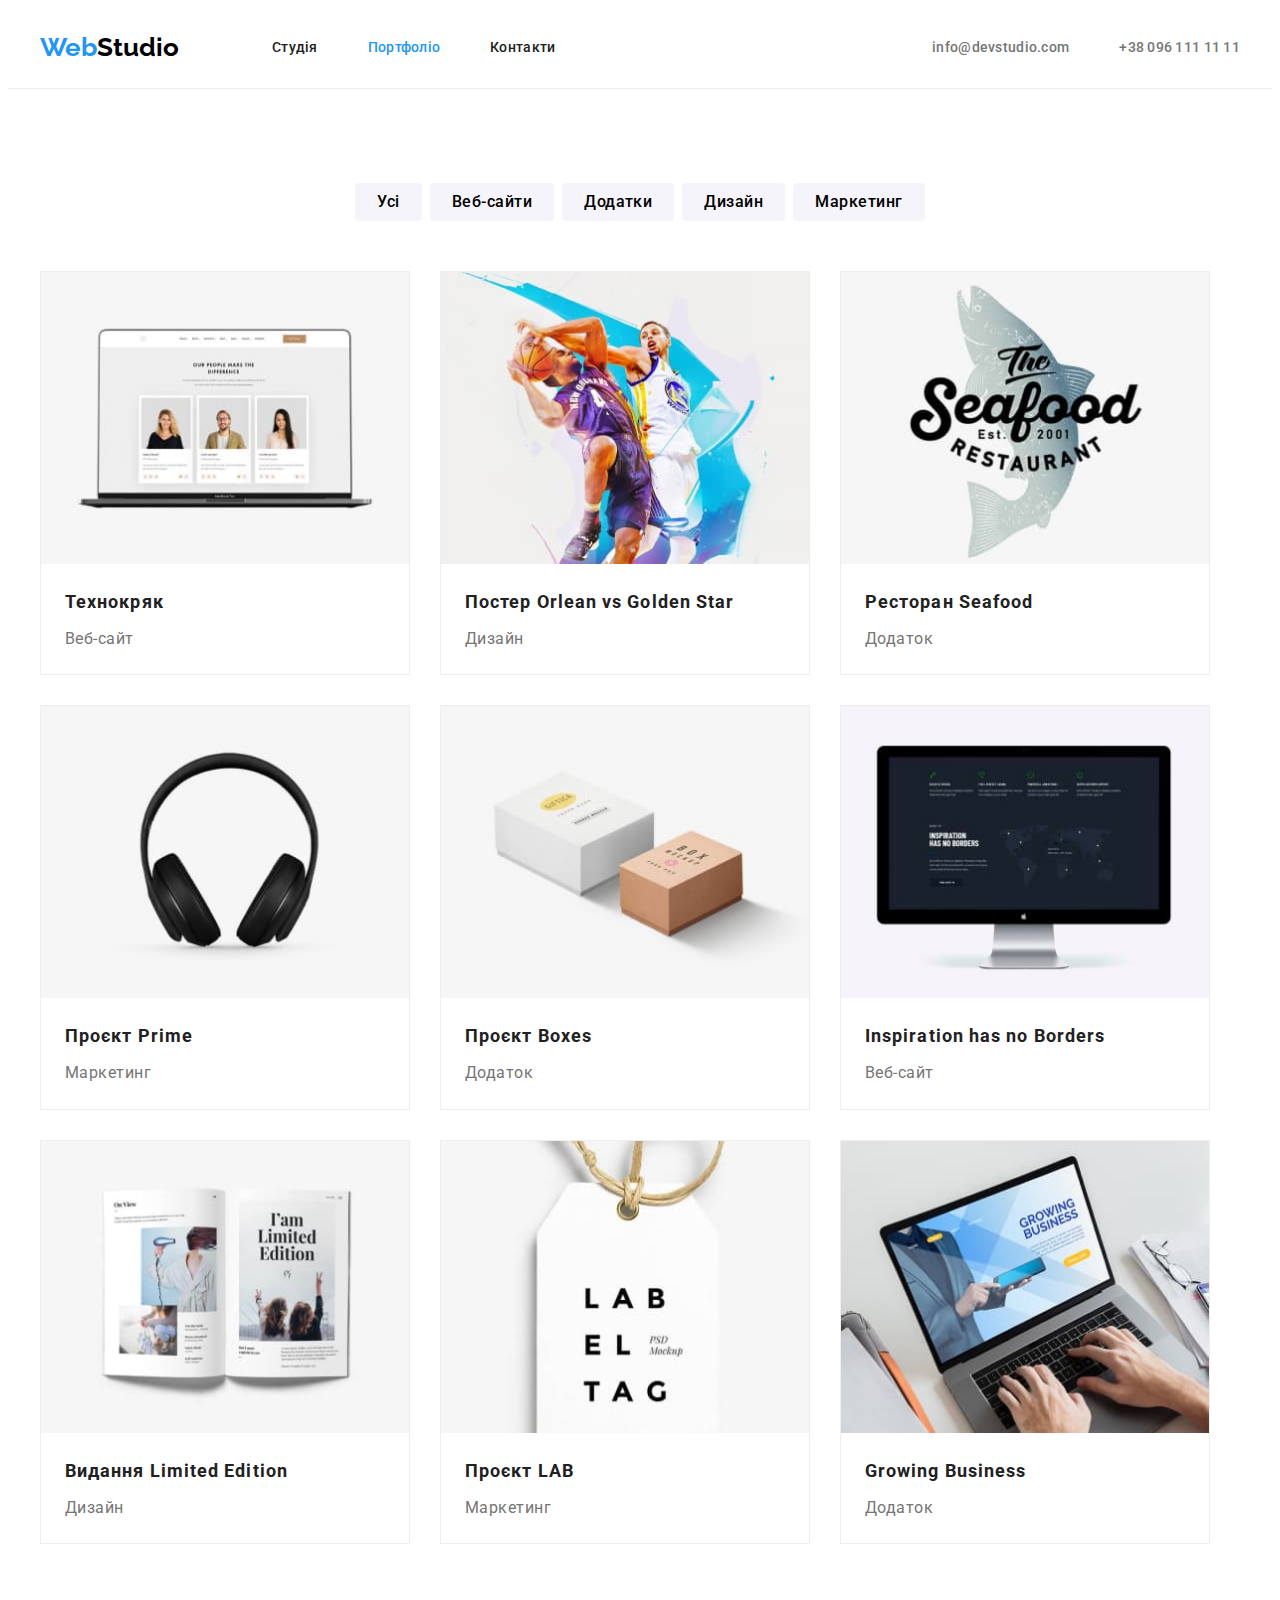
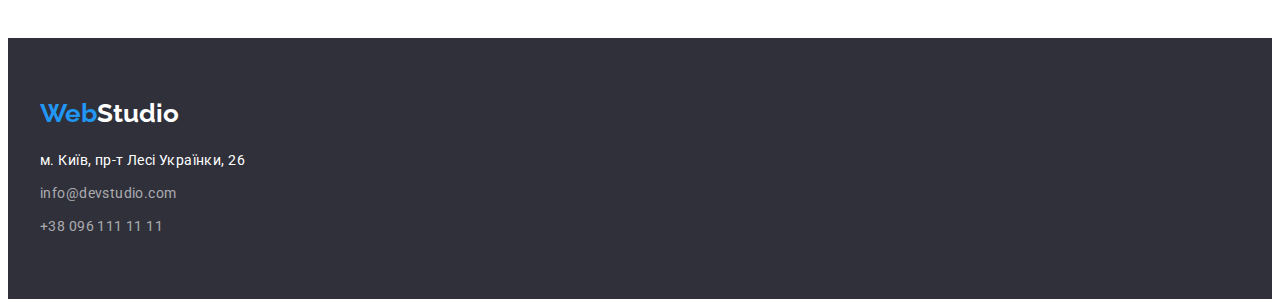
==== commit 1dc740ab: "еще правки" ====
--- a/portfolio.html
+++ b/portfolio.html
@@ -34,8 +34,8 @@
         <nav class="header-nav">
           <a href="./index.html" class="logo" lang="en"> <span class="accent">Web</span>Studio</a>
           <ul class="site-nav">
-            <li class="item"><a href="./index.html" class="link current">Студія</a></li>
-            <li class="item"><a href="./portfolio.html" class="link">Портфоліо</a></li>
+            <li class="item"><a href="./index.html" class="link">Студія</a></li>
+            <li class="item"><a href="./portfolio.html" class="link current">Портфоліо</a></li>
             <li class="item"><a href="./" class="link">Контакти</a></li>
           </ul>
         </nav>
@@ -50,7 +50,7 @@
     </header>
 
     <main>
-      <!--section Наші роботи, сховати-->
+      <!--section Наші роботи -->
       <section class="section">
         <div class="container">
           <h1 class="visually-hidden">Наші роботи</h1>
@@ -66,32 +66,42 @@
           <ul class="project">
             <li class="item">
               <img src="./images/portfolio/img1.jpg" alt="Технохряк" width="368" height="294" />
-              <h2 class="name">Технокряк</h2>
-              <p class="type">Веб-сайт</p>
+              <div class="project-description">
+                <h2 class="name">Технокряк</h2>
+                <p class="type">Веб-сайт</p>
+              </div>
             </li>
 
             <li class="item">
               <img src="./images/portfolio/img2.jpg" alt="Постер" width="368" height="294" />
-              <h2 class="name">Постер <span lang="en">Orlean vs Golden Star</span></h2>
-              <p class="type">Дизайн</p>
+              <div class="project-description">
+                <h2 class="name">Постер <span lang="en">Orlean vs Golden Star</span></h2>
+                <p class="type">Дизайн</p>
+              </div>
             </li>
 
             <li class="item">
               <img src="./images/portfolio/img3.jpg" alt="ІРесторан" width="368" height="294" />
-              <h2 class="name">Ресторан<span lang="en"> Seafood</span></h2>
-              <p class="type">Додаток</p>
+              <div class="project-description">
+                <h2 class="name">Ресторан<span lang="en"> Seafood</span></h2>
+                <p class="type">Додаток</p>
+              </div>
             </li>
 
             <li class="item">
               <img src="./images/portfolio/img4.jpg" alt="Проєкт Прайм" width="368" height="294" />
-              <h2 class="name">Проєкт<span lang="en"> Prime</span></h2>
-              <p class="type">Маркетинг</p>
+              <div class="project-description">
+                <h2 class="name">Проєкт<span lang="en"> Prime</span></h2>
+                <p class="type">Маркетинг</p>
+              </div>
             </li>
 
             <li class="item">
               <img src="./images/portfolio/img5.jpg" alt="Проєкт Боксес" width="368" height="294" />
-              <h2 class="name">Проєкт<span lang="en"> Boxes</span></h2>
-              <p class="type">Додаток</p>
+              <div class="project-description">
+                <h2 class="name">Проєкт<span lang="en"> Boxes</span></h2>
+                <p class="type">Додаток</p>
+              </div>
             </li>
 
             <li class="item">
@@ -101,20 +111,26 @@
                 width="368"
                 height="294"
               />
-              <h2 class="name" lang="en">Inspiration has no Borders</h2>
-              <p class="type">Веб-сайт</p>
+              <div class="project-description">
+                <h2 class="name" lang="en">Inspiration has no Borders</h2>
+                <p class="type">Веб-сайт</p>
+              </div>
             </li>
 
             <li class="item">
               <img src="./images/portfolio/img7.jpg" alt="Видання" width="368" height="294" />
-              <h2 class="name">Видання <span lang="en">Limited Edition</span></h2>
-              <p class="type">Дизайн</p>
+              <div class="project-description">
+                <h2 class="name">Видання <span lang="en">Limited Edition</span></h2>
+                <p class="type">Дизайн</p>
+              </div>
             </li>
 
             <li class="item">
               <img src="./images/portfolio/img8.jpg" alt="Проєкт ЛАБ" width="368" height="294" />
-              <h2 class="name">Проєкт <span lang="en">LAB</span></h2>
-              <p class="type">Маркетинг</p>
+              <div class="project-description">
+                <h2 class="name">Проєкт <span lang="en">LAB</span></h2>
+                <p class="type">Маркетинг</p>
+              </div>
             </li>
 
             <li class="item">
@@ -124,8 +140,10 @@
                 width="368"
                 height="294"
               />
-              <h2 class="name" lang="en">Growing Business</h2>
-              <p class="type">Додаток</p>
+              <div class="project-description">
+                <h2 class="name" lang="en">Growing Business</h2>
+                <p class="type">Додаток</p>
+              </div>
             </li>
           </ul>
         </div>
--- a/css/styles.css
+++ b/css/styles.css
@@ -70,8 +70,6 @@
 .section {
   padding-top: 94px;
   padding-bottom: 94px;
-  margin-left: auto;
-  margin-right: auto;
 }
 
 /* заголовки секцій */
@@ -106,10 +104,12 @@
 .header {
   border-bottom: 1px solid #ececec;
 }
+
 .header .container {
   display: flex;
   align-items: center;
 }
+
 .header-nav {
   display: flex;
   align-items: center;
@@ -189,32 +189,34 @@
 /* герой */
 
 .hero {
-  padding-top: 195px;
-  padding-bottom: 205px;
+  padding-top: 200px;
+  padding-bottom: 200px;
+  margin-left: auto;
+  margin-right: auto;
   width: 1600px;
   text-align: center;
 
   background-color: var(--background-color-black);
 }
-.hero .hero-title {
+
+.hero-content {
+  width: 696px;
+  margin-left: auto;
+  margin-right: auto;
+}
+
+.hero-title {
   color: var(--contrast-color);
   font-weight: 900;
   font-size: 44px;
   line-height: 1.36;
-  text-align: center;
   letter-spacing: 0.06em;
   text-transform: uppercase;
 
   margin-bottom: 30px;
 }
 
-.hero-title {
-  width: 696px;
-  margin-left: auto;
-  margin-right: auto;
-}
-
-.hero .hero-button {
+.hero-button {
   padding: 9px 31px;
   border-radius: 4px;
   border: 1px solid var(--accent-color);
@@ -280,7 +282,8 @@
 /* наша команда */
 .our-team {
   background-color: var(--background-color-gray);
-  width: 1600px;
+  margin-left: auto;
+  margin-right: auto;
 }
 
 .team-name {
@@ -320,10 +323,7 @@
 .footer {
   padding-top: 60px;
   padding-bottom: 60px;
-  margin-right: auto;
-  margin-left: auto;
-
-  width: 1600px;
+
   background-color: var(--background-color-black);
 }
 
@@ -350,7 +350,7 @@
   display: inline-block;
 
   color: var(--contrast-color);
-  line-height: 1.7px;
+  line-height: 1.7;
   letter-spacing: 0.03em;
 }
 
@@ -358,7 +358,7 @@
   display: inline-block;
 
   color: rgba(255, 255, 255, 0.6);
-  line-height: 1.7px;
+  line-height: 1.7;
   letter-spacing: 0.03em;
 }
 
@@ -398,8 +398,6 @@
   color: var(--contrast-color);
   background-color: var(--accent-color);
   border: 1px solid var(--accent-color);
-  /* box-shadow: 0px 3px 1px rgba(0, 0, 0, 0.1), 0px 1px 2px rgba(0, 0, 0, 0.08),
-    0px 2px 2px rgba(0, 0, 0, 0.12); */
 }
 
 /* портфоліо зразки */
@@ -413,16 +411,12 @@
   border: var(--border-card-project);
 }
 
-/* .project > .item:focus,
-.project > .item:hover {
-  box-shadow: 0px 1px 1px rgba(0, 0, 0, 0.12), 0px 4px 4px rgba(0, 0, 0, 0.06),
-    1px 4px 6px rgba(0, 0, 0, 0.16);
-} */
+.project-description {
+  padding: 20px 24px;
+}
 
 .project .name {
-  margin-top: 20px;
   margin-bottom: 4px;
-  margin-left: 24px;
 
   font-size: 18px;
   line-height: 2;
@@ -430,10 +424,7 @@
 }
 
 .project .type {
-  margin-bottom: 20px;
-  margin-left: 24px;
-
   font-size: 16px;
-  line-height: 1.9px;
-  letter-spacing: 0.03em;
-}
+  line-height: 1.88;
+  letter-spacing: 0.03em;
+}
